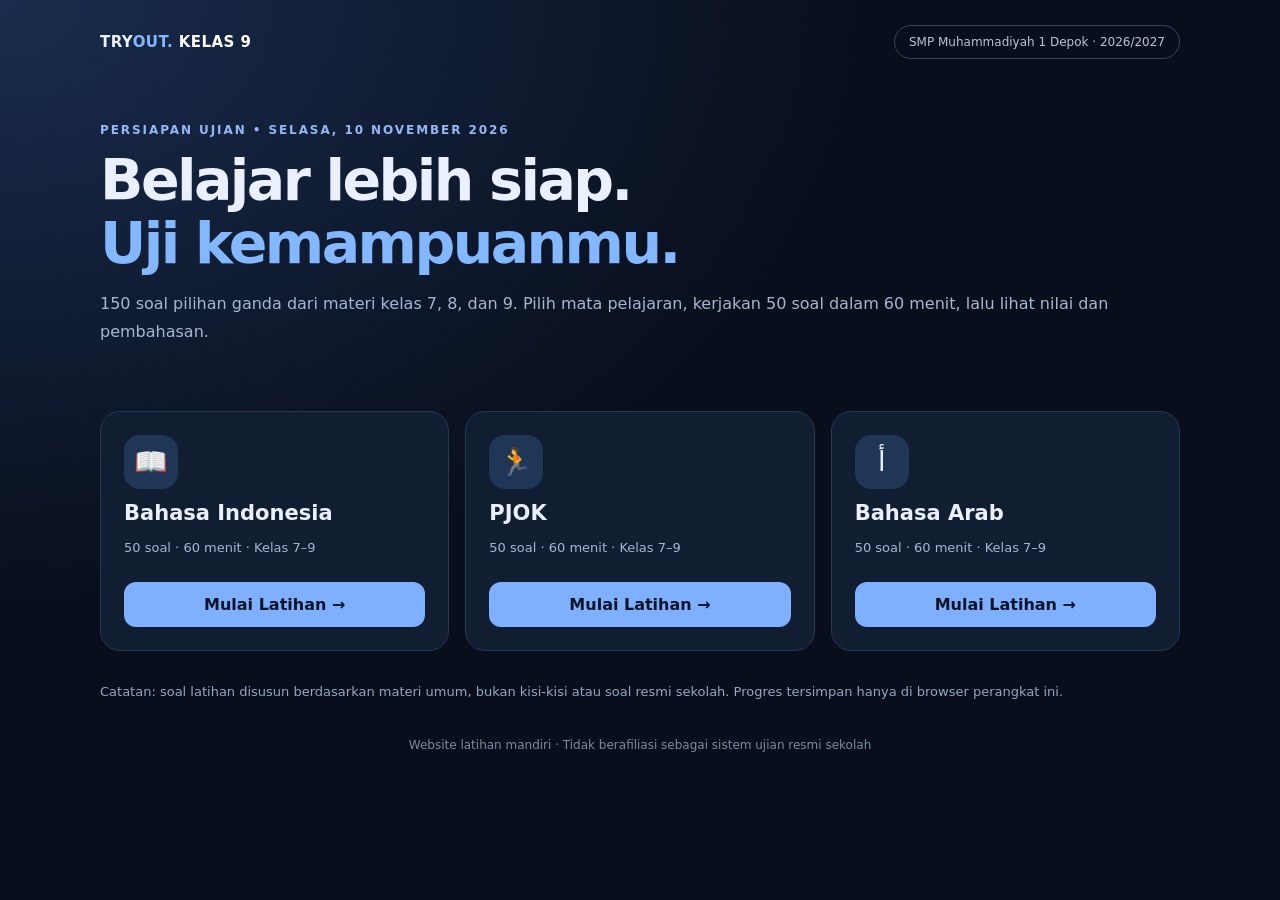
==== tryout-kelas9/selasa.html @ c9e54901 "Add Tuesday Try Out practice with 150 questions across three subjects" ====
<!doctype html><html lang="id"><head><meta charset="UTF-8"><meta name="viewport" content="width=device-width,initial-scale=1"><meta name="theme-color" content="#0b1220"><title>Try Out 1 • Selasa • Kelas 9</title><style>
:root{font-family:Inter,ui-sans-serif,system-ui,-apple-system,Segoe UI,sans-serif;color:#eaf0ff;background:#080e1b}*{box-sizing:border-box}body{margin:0;min-height:100vh;background:radial-gradient(ellipse at top left,#192c4d 0,transparent 48%),#080e1b}button{font:inherit;cursor:pointer}button:disabled{opacity:.35;cursor:not-allowed}.shell{max-width:1120px;margin:auto;padding:25px 20px 70px}.top{display:flex;align-items:center;justify-content:space-between;gap:16px;margin-bottom:32px}.brand{font-size:15px;font-weight:800;letter-spacing:.03em}.brand span{color:#83b7ff}.tag{border:1px solid #33435d;border-radius:50px;padding:9px 14px;color:#b7c5dc;font-size:12px}.hero{padding:32px 0 20px}.eyebrow{color:#93b8f5;font-size:12px;font-weight:800;letter-spacing:.16em;text-transform:uppercase}h1{font-size:clamp(32px,5vw,57px);letter-spacing:-.045em;line-height:1.1;margin:12px 0}p{color:#a8b7d1;line-height:1.7}.cards{display:grid;grid-template-columns:repeat(3,1fr);gap:16px;margin:30px 0}.card,.panel{border:1px solid #283852;background:#111d31;border-radius:20px;padding:23px}.card{display:flex;flex-direction:column;gap:12px;min-height:240px}.card .symbol{font-size:27px;background:#203656;width:54px;height:54px;display:grid;place-items:center;border-radius:16px}.card h2{font-size:21px;margin:0}.card p{font-size:13px;margin:0;flex:1}.btn{background:#7eb0ff;color:#071326;border:0;border-radius:12px;padding:13px 18px;font-weight:800}.btn:hover{filter:brightness(1.1)}.btn.ghost{background:#1c2a42;color:#e8f0ff;border:1px solid #354661}.btn.danger{background:#432537;color:#ffb8ca}.muted{color:#95a7c4;font-size:13px}.hidden{display:none!important}.exam-head{display:flex;justify-content:space-between;align-items:center;gap:15px;flex-wrap:wrap;margin-bottom:20px}.timer{background:#1d314f;border:1px solid #39547a;border-radius:12px;padding:11px 15px;font-weight:800;font-variant-numeric:tabular-nums}.exam-grid{display:grid;grid-template-columns:minmax(0,1fr) 290px;gap:20px}.question-title{font-size:23px;line-height:1.5;margin:14px 0 26px}.option{width:100%;display:flex;align-items:center;text-align:left;gap:13px;background:#15243b;border:1px solid #34445e;color:#e7eeff;border-radius:13px;padding:14px;margin:11px 0;min-height:57px}.option:hover{border-color:#719ef1}.option.selected{border-color:#84b3ff;background:#203d64}.letter{display:grid;place-items:center;border:1px solid #566c8a;border-radius:9px;width:32px;height:32px;flex:none;font-weight:800}.actions{display:flex;gap:10px;justify-content:space-between;flex-wrap:wrap;margin-top:28px}.nums{display:grid;grid-template-columns:repeat(5,1fr);gap:8px;margin:17px 0}.num{height:40px;border:1px solid #34445e;border-radius:10px;color:#dbe8ff;background:#18273f}.num.active{outline:2px solid #9ac1ff}.num.done{background:#2c5484;border-color:#477bb8}.progress{height:8px;background:#2c3a50;border-radius:99px;overflow:hidden}.progress div{height:100%;background:#7eb0ff;transition:width .2s}.score{font-size:70px;font-weight:900;letter-spacing:-.07em;color:#9dc4ff;margin:12px 0}.review{border-top:1px solid #30415b;padding:19px 0}.review strong{line-height:1.5}.review p{margin:6px 0;font-size:14px}.good{color:#7fe0ad}.bad{color:#ff9eab}.footer{margin-top:35px;color:#7d8ba3;font-size:12px;text-align:center}@media(max-width:800px){.cards{grid-template-columns:1fr}.card{min-height:unset}.exam-grid{grid-template-columns:1fr}.shell{padding:18px 14px 50px}.panel{padding:18px}.question-title{font-size:20px}.tag{display:none}} </style></head><body><main class="shell"><header class="top"><div class="brand">TRY<span>OUT.</span> <span style="color:#fff">KELAS 9</span></div><div class="tag">SMP Muhammadiyah 1 Depok · 2026/2027</div></header>
<section id="home"><div class="hero"><div class="eyebrow">Persiapan ujian • Selasa, 10 November 2026</div><h1>Belajar lebih siap.<br><span style="color:#83b7ff">Uji kemampuanmu.</span></h1><p>150 soal pilihan ganda dari materi kelas 7, 8, dan 9. Pilih mata pelajaran, kerjakan 50 soal dalam 60 menit, lalu lihat nilai dan pembahasan.</p></div><div class="cards" id="cards"></div><p class="muted">Catatan: soal latihan disusun berdasarkan materi umum, bukan kisi-kisi atau soal resmi sekolah. Progres tersimpan hanya di browser perangkat ini.</p></section>
<section id="exam" class="hidden"><div class="exam-head"><div><div class="eyebrow" id="subject-label"></div><h2 style="margin:7px 0">Simulasi Try Out</h2></div><div class="timer" id="timer">60:00</div></div><div class="exam-grid"><div class="panel"><div class="muted" id="question-counter"></div><div class="question-title" id="question"></div><div id="options"></div><div class="actions"><button class="btn ghost" id="prev">← Sebelumnya</button><button class="btn ghost" id="next">Berikutnya →</button></div></div><aside class="panel"><strong>Nomor Soal</strong><p class="muted" id="answered"></p><div class="progress"><div id="bar" style="width:0%"></div></div><div class="nums" id="numbers"></div><button class="btn" id="submit" style="width:100%">Selesaikan Ujian</button><button class="btn ghost" id="back" style="width:100%;margin-top:10px">Kembali ke Beranda</button></aside></div></section>
<section id="result" class="hidden"><div class="panel"><div class="eyebrow">Hasil latihan</div><h1 id="result-title" style="font-size:35px"></h1><div class="score" id="score"></div><p id="summary"></p><div class="actions" style="justify-content:flex-start"><button class="btn" id="retry">Ulangi Latihan</button><button class="btn ghost" id="home-btn">Pilih Mata Pelajaran</button></div></div><div class="panel" style="margin-top:20px"><h2>Pembahasan dan kunci jawaban</h2><div id="reviews"></div></div></section><div class="footer">Website latihan mandiri · Tidak berafiliasi sebagai sistem ujian resmi sekolah</div></main><script>
const BANK={"indo":"Gagasan utama paragraf disebut?|Ide pokok|Kalimat penjelas|Judul|Amanat\nKalimat yang memuat gagasan utama disebut?|Kalimat utama|Kalimat tanya|Kalimat seru|Kalimat perintah\nTeks deskripsi bertujuan untuk?|Menggambarkan objek secara rinci|Membujuk pembaca|Menceritakan khayalan|Menyampaikan prosedur\nCiri teks prosedur adalah?|Memuat langkah-langkah|Memuat tokoh fiksi|Memuat dialog drama|Memuat bait puisi\nStruktur teks prosedur biasanya?|Tujuan alat bahan langkah|Orientasi komplikasi resolusi|Tesis argumentasi penegasan|Abstrak koda reorientasi\nTeks narasi mengutamakan?|Rangkaian peristiwa|Daftar bahan|Data statistik|Aturan permainan\nOrientasi dalam cerita berisi?|Pengenalan tokoh dan latar|Penyelesaian konflik|Pesan penulis|Kesimpulan laporan\nKomplikasi dalam cerita berarti?|Munculnya konflik|Pengenalan tempat|Penutup cerita|Daftar pustaka\nResolusi dalam cerita adalah?|Penyelesaian konflik|Awal cerita|Pengenalan tokoh|Judul cerita\nAmanat adalah?|Pesan moral cerita|Nama tokoh|Waktu kejadian|Jenis paragraf\nTokoh protagonis umumnya?|Tokoh utama yang berperan baik|Tokoh penentang|Narator|Pembaca\nLatar tempat menjelaskan?|Lokasi peristiwa|Urutan waktu|Watak tokoh|Sudut pandang\nSudut pandang orang pertama ditandai?|Aku atau saya|Dia atau ia|Mereka|Nama penulis saja\nPuisi tersusun atas?|Larik dan bait|Bab dan pasal|Adegan dan dialog|Judul dan tabel\nMajas personifikasi adalah?|Benda mati seolah bertindak seperti manusia|Perbandingan langsung|Sindiran tajam|Pengulangan bunyi\nMajas hiperbola adalah?|Ungkapan berlebihan|Perbandingan setara|Pertentangan halus|Penghilangan kata\nKata baku yang benar adalah?|Aktivitas|Aktifitas|Aktipitas|Aktivietas\nKata baku yang benar adalah?|Risiko|Resiko|Riziko|Riskio\nKata baku yang benar adalah?|Nasihat|Nasehat|Nasyhat|Nasehatt\nPenulisan kata depan yang tepat?|Di rumah|Dirumah|Di-rumah|D irumah\nPenulisan imbuhan yang tepat?|Dibaca|Di baca|Di-baca|Dib aca\nTanda baca untuk mengakhiri pertanyaan?|Tanda tanya|Tanda titik|Tanda koma|Tanda titik dua\nKalimat efektif memiliki ciri?|Jelas dan tidak bertele-tele|Berulang-ulang|Ambigu|Selalu panjang\nSinonim kata cermat adalah?|Teliti|Ceroboh|Lalai|Bingung\nAntonim kata optimis adalah?|Pesimis|Yakin|Semangat|Percaya\nTeks eksplanasi menjelaskan?|Proses terjadinya fenomena|Langkah membuat makanan|Riwayat tokoh|Dialog tokoh\nHubungan sebab akibat ditandai kata?|Karena|Tetapi|Atau|Dan\nKonjungsi pertentangan adalah?|Namun|Kemudian|Sehingga|Karena\nKonjungsi kronologis adalah?|Kemudian|Tetapi|Walaupun|Meskipun\nTeks berita menjawab unsur?|Apa siapa kapan di mana mengapa bagaimana|Tema rima irama|Tokoh latar amanat|Tujuan bahan langkah\nUnsur kapan dalam berita menjelaskan?|Waktu kejadian|Lokasi kejadian|Penyebab|Pelaku\nFakta adalah pernyataan yang?|Dapat dibuktikan|Berdasarkan selera|Berisi dugaan|Selalu berupa pujian\nOpini adalah?|Pendapat seseorang|Data teruji|Tanggal kejadian|Hasil pengukuran\nTeks persuasi bertujuan?|Mengajak atau meyakinkan|Mengurutkan langkah|Melukiskan tempat|Menghitung data\nKalimat ajakan yang tepat?|Mari menjaga kebersihan sekolah|Sekolah itu bersih|Siapa membersihkan kelas?|Pintu kelas berwarna biru\nSlogan biasanya bersifat?|Singkat dan mudah diingat|Panjang dan rumit|Selalu berupa dialog|Tanpa pesan\nIklan bertujuan untuk?|Mempromosikan sesuatu|Menceritakan dongeng|Menyusun laporan|Menulis puisi\nTeks ulasan berisi?|Penilaian terhadap karya|Langkah memasak|Catatan perjalanan saja|Teks wawancara\nKelebihan karya dalam ulasan adalah?|Aspek positif karya|Kesalahan ejaan saja|Daftar isi|Identitas penerbit saja\nTeks diskusi memuat?|Berbagai sudut pandang|Satu tokoh fiksi|Langkah eksperimen|Daftar belanja\nArgumen pro berarti?|Mendukung suatu pendapat|Menolak pendapat|Tidak relevan|Kesimpulan netral\nArgumen kontra berarti?|Menentang suatu pendapat|Mendukung pendapat|Judul diskusi|Sumber pustaka\nTeks tanggapan memuat?|Penilaian disertai alasan|Daftar langkah|Dialog drama saja|Cerita fantasi\nTeks rekon menceritakan?|Peristiwa masa lalu secara runtut|Prediksi cuaca|Aturan lomba|Definisi istilah\nStruktur teks rekon mencakup?|Orientasi peristiwa reorientasi|Tesis argumen penegasan|Tujuan alat langkah|Judul bait larik\nSurat resmi menggunakan bahasa?|Baku dan sopan|Gaul dan bebas|Puitis berlebihan|Singkatan acak\nBagian surat resmi yang menunjukkan tujuan penerima?|Alamat tujuan|Lampiran gambar|Tanda baca|Judul buku\nDaftar pustaka mencantumkan?|Sumber rujukan|Daftar hadir|Daftar nilai|Jadwal piket\nRingkasan yang baik?|Memuat inti teks secara singkat|Menyalin seluruh teks|Mengubah semua fakta|Menambahkan opini pribadi\nKesimpulan adalah?|Intisari hasil pembahasan|Kalimat pembuka saja|Daftar pertanyaan|Nama penulis","pjok":"Jumlah pemain sepak bola satu tim di lapangan?|11|5|6|7\nTujuan permainan sepak bola?|Mencetak gol ke gawang lawan|Memukul bola|Menyentuh net|Memasukkan bola ke ring\nBagian tubuh yang tidak boleh digunakan pemain lapangan sepak bola?|Tangan|Kaki|Kepala|Dada\nDurasi normal pertandingan sepak bola?|2 kali 45 menit|2 kali 20 menit|4 kali 10 menit|3 kali 15 menit\nTeknik mengoper bola sepak bola disebut?|Passing|Shooting|Blocking|Smash\nTeknik menggiring bola disebut?|Dribbling|Heading|Blocking|Serving\nJumlah pemain bola basket satu tim di lapangan?|5|6|7|11\nTujuan permainan bola basket?|Memasukkan bola ke ring lawan|Mencetak gol kaki|Memukul shuttlecock|Menyentuh garis akhir\nOperan dari depan dada dalam basket disebut?|Chest pass|Bounce pass|Overhead pass|Shooting\nPantulan bola sambil bergerak dalam basket disebut?|Dribbling|Pivot|Rebound|Lay up\nGerakan berputar dengan satu kaki tumpuan disebut?|Pivot|Sprint|Smash|Servis\nTembakan dekat ring sambil melangkah disebut?|Lay up|Chest pass|Blocking|Heading\nJumlah pemain bola voli satu tim di lapangan?|6|5|7|11\nPukulan awal permainan voli disebut?|Servis|Smash|Passing|Block\nPassing bawah voli menggunakan?|Kedua lengan bawah|Kepala|Telapak kaki|Punggung\nPukulan keras menukik dalam voli disebut?|Smash|Servis bawah|Passing|Set up\nMembendung serangan lawan di dekat net disebut?|Blocking|Dribbling|Pivot|Shooting\nAlat pukul bulu tangkis disebut?|Raket|Bet|Tongkat|Pemukul bisbol\nBenda yang dipukul dalam bulu tangkis disebut?|Kok|Bola basket|Bola tenis|Bola voli\nPukulan bulu tangkis yang melambung tinggi disebut?|Lob|Netting|Dropshot|Drive\nPukulan halus dekat net disebut?|Netting|Smash|Lob|Servis panjang\nJumlah pemain tenis meja tunggal tiap sisi?|1|2|3|4\nAlat pemukul tenis meja disebut?|Bet|Raket bulu tangkis|Tongkat|Stik\nLari jarak pendek disebut?|Sprint|Maraton|Jogging|Jalan cepat\nStart yang umum untuk lari sprint?|Start jongkok|Start berdiri|Start melayang|Start duduk\nNomor lari jarak pendek adalah?|100 meter|1500 meter|5000 meter|10000 meter\nTujuan pemanasan sebelum olahraga?|Mempersiapkan tubuh untuk aktivitas|Membuat tubuh langsung lelah|Menghindari minum|Menggantikan latihan\nPendinginan setelah olahraga bertujuan?|Membantu tubuh kembali bertahap ke kondisi istirahat|Meningkatkan kecepatan mendadak|Menghapus kebutuhan tidur|Mempercepat dehidrasi\nKemampuan jantung dan paru bekerja lama disebut?|Daya tahan kardiorespirasi|Kelincahan|Keseimbangan|Kecepatan reaksi\nKemampuan mengubah arah dengan cepat disebut?|Kelincahan|Kelentukan|Daya tahan|Kekuatan statis\nKemampuan otot menghasilkan tenaga disebut?|Kekuatan|Koordinasi|Kelentukan|Keseimbangan\nKemampuan sendi bergerak luas disebut?|Kelentukan|Kecepatan|Kekuatan|Daya tahan\nPush up terutama melatih?|Kekuatan otot lengan dan dada|Kelentukan pergelangan kaki|Kecepatan lari|Keseimbangan telinga\nSit up terutama melatih?|Otot perut|Otot betis|Otot leher|Otot jari\nGerakan berguling ke depan dalam senam disebut?|Roll depan|Kayang|Handstand|Meroda\nSikap berdiri dengan kedua tangan disebut?|Handstand|Headstand|Kayang|Roll depan\nSenam irama dilakukan mengikuti?|Irama musik atau hitungan|Arah angin|Warna lantai|Ukuran ruangan\nGaya renang dengan gerak kaki seperti katak?|Gaya dada|Gaya bebas|Gaya punggung|Gaya kupu-kupu\nGaya renang dengan posisi telentang?|Gaya punggung|Gaya dada|Gaya bebas|Gaya kupu-kupu\nHal utama sebelum berenang di tempat baru?|Memastikan keamanan dan pengawasan|Langsung melompat|Berenang sendirian|Mengabaikan aturan\nPola makan bergizi seimbang berarti?|Beragam makanan sesuai kebutuhan|Hanya makan satu jenis|Menghindari air putih|Melewatkan semua sarapan\nFungsi utama air bagi tubuh?|Menjaga keseimbangan cairan|Menggantikan semua zat gizi|Menghapus kebutuhan istirahat|Menambah tulang seketika\nKebiasaan hidup bersih yang baik?|Mencuci tangan dengan sabun|Berbagi handuk kotor|Membuang sampah sembarang|Tidak mandi setelah berkeringat\nIstirahat cukup penting untuk?|Pemulihan dan kesehatan tubuh|Mengurangi konsentrasi|Menghilangkan kebutuhan makan|Mencegah semua gerakan\nSikap sportivitas berarti?|Jujur dan menghormati aturan|Curang agar menang|Mengejek lawan|Menolak keputusan tanpa alasan\nPertolongan awal cedera olahraga ringan adalah?|Hentikan aktivitas dan minta bantuan bila perlu|Memaksa lanjut bermain|Mengabaikan rasa sakit|Melakukan gerakan berat\nPencak silat berasal dari?|Budaya bela diri Nusantara|Olahraga musim dingin|Permainan papan|Cabang olahraga air\nSikap pasang dalam pencak silat berguna untuk?|Bersiap menyerang atau bertahan|Mengakhiri pertandingan|Melakukan servis|Menggiring bola\nTeknik menghindari serangan dalam pencak silat disebut?|Elakan|Smash|Dribbling|Shooting\nAktivitas fisik teratur membantu?|Menjaga kebugaran dan kesehatan|Menghilangkan kebutuhan tidur|Membuat tubuh tidak perlu minum|Menjamin tak pernah sakit","arab":"Arti kata كِتَابٌ adalah?|Buku|Meja|Pintu|Kursi\nArti kata قَلَمٌ adalah?|Pena|Buku|Tas|Rumah\nArti kata مَدْرَسَةٌ adalah?|Sekolah|Masjid|Pasar|Rumah\nArti kata بَيْتٌ adalah?|Rumah|Kelas|Kebun|Jalan\nArti kata مَسْجِدٌ adalah?|Masjid|Sekolah|Toko|Kamar\nArti kata بَابٌ adalah?|Pintu|Jendela|Meja|Atap\nArti kata نَافِذَةٌ adalah?|Jendela|Pintu|Kursi|Lantai\nArti kata كُرْسِيٌّ adalah?|Kursi|Meja|Buku|Tas\nArti kata مَكْتَبٌ adalah?|Meja tulis|Jendela|Pintu|Sepatu\nArti kata حَقِيبَةٌ adalah?|Tas|Pena|Buku|Kursi\nArti kata طَالِبٌ adalah?|Siswa laki-laki|Guru perempuan|Dokter|Petani\nArti kata طَالِبَةٌ adalah?|Siswi|Siswa laki-laki|Ayah|Saudara laki-laki\nArti kata مُعَلِّمٌ adalah?|Guru laki-laki|Murid perempuan|Pedagang|Perawat\nArti kata مُعَلِّمَةٌ adalah?|Guru perempuan|Guru laki-laki|Murid laki-laki|Dokter laki-laki\nArti kata أَبٌ adalah?|Ayah|Ibu|Anak|Kakek\nArti kata أُمٌّ adalah?|Ibu|Ayah|Saudara|Paman\nArti kata أَخٌ adalah?|Saudara laki-laki|Saudara perempuan|Ayah|Ibu\nArti kata أُخْتٌ adalah?|Saudara perempuan|Saudara laki-laki|Kakek|Paman\nArti kata مَاءٌ adalah?|Air|Susu|Roti|Nasi\nArti kata خُبْزٌ adalah?|Roti|Air|Susu|Buah\nArti kata حَلِيبٌ adalah?|Susu|Air|Teh|Nasi\nArti kata تُفَّاحٌ adalah?|Apel|Pisang|Jeruk|Kurma\nArti kata مَوْزٌ adalah?|Pisang|Apel|Jeruk|Anggur\nArti kata سَيَّارَةٌ adalah?|Mobil|Sepeda|Pesawat|Kereta\nArti kata دَرَّاجَةٌ adalah?|Sepeda|Mobil|Kapal|Bus\nArti kata شَمْسٌ adalah?|Matahari|Bulan|Bintang|Langit\nArti kata قَمَرٌ adalah?|Bulan|Matahari|Bintang|Awan\nArti kata يَوْمٌ adalah?|Hari|Bulan|Tahun|Jam\nArti kata سَنَةٌ adalah?|Tahun|Hari|Pekan|Jam\nArti kata صَبَاحٌ adalah?|Pagi|Malam|Siang|Sore\nArti kata لَيْلٌ adalah?|Malam|Pagi|Siang|Sore\nArti kata كَبِيرٌ adalah?|Besar|Kecil|Baru|Panjang\nArti kata صَغِيرٌ adalah?|Kecil|Besar|Tinggi|Lama\nArti kata جَدِيدٌ adalah?|Baru|Lama|Dekat|Jauh\nArti kata قَدِيمٌ adalah?|Lama|Baru|Cepat|Indah\nArti kata جَمِيلٌ adalah?|Indah|Buruk|Jauh|Lapar\nArti kata قَرِيبٌ adalah?|Dekat|Jauh|Tinggi|Kecil\nArti kata بَعِيدٌ adalah?|Jauh|Dekat|Baru|Besar\nArti kata أَنَا adalah?|Saya|Kamu|Dia|Kami\nArti kata أَنْتَ adalah?|Kamu laki-laki|Saya|Dia perempuan|Mereka\nArti kata أَنْتِ adalah?|Kamu perempuan|Saya|Dia laki-laki|Kami\nArti kata هُوَ adalah?|Dia laki-laki|Dia perempuan|Saya|Kalian\nArti kata هِيَ adalah?|Dia perempuan|Dia laki-laki|Kami|Kamu laki-laki\nArti kata نَحْنُ adalah?|Kami atau kita|Saya|Dia|Kamu\nArti kata هَذَا adalah?|Ini untuk mudzakkar|Itu untuk mudzakkar|Ini untuk muannats|Di mana\nArti kata هَذِهِ adalah?|Ini untuk muannats|Ini untuk mudzakkar|Itu untuk mudzakkar|Siapa\nArti kata ذَلِكَ adalah?|Itu untuk mudzakkar|Ini untuk mudzakkar|Ini untuk muannats|Kapan\nArti kata مَنْ adalah?|Siapa|Di mana|Kapan|Mengapa\nArti kata أَيْنَ adalah?|Di mana|Siapa|Kapan|Berapa\nArti kata مَتَى adalah?|Kapan|Di mana|Siapa|Apa"};
const SUBJECTS={"indo":"Bahasa Indonesia","pjok":"PJOK","arab":"Bahasa Arab"};
const QUESTIONS=Object.fromEntries(Object.entries(BANK).map(([key,raw])=>[key,raw.split('\n').filter(Boolean).map((line,i)=>{const [q,correct,...wrong]=line.split('|');return {id:i+1,q,correct,options:[correct,...wrong],explanation:'Jawaban yang benar adalah '+correct+'.'}})]));
</script><script>
const $=id=>document.getElementById(id);let subject=null,items=[],answers=[],pos=0,endsAt=0,tick=null;const icons={indo:'📖',pjok:'🏃',arab:'أ'};function shuffle(a){a=[...a];for(let i=a.length-1;i>0;i--){let j=Math.floor(Math.random()*(i+1));[a[i],a[j]]=[a[j],a[i]]}return a}function show(id){['home','exam','result'].forEach(x=>$(x).classList.toggle('hidden',x!==id));scrollTo(0,0)}function key(){return 'tryout9_'+subject}function save(){localStorage.setItem(key(),JSON.stringify({items,answers,pos,endsAt}))}function buildCards(){for(let [k,name] of Object.entries(SUBJECTS)){let saved=localStorage.getItem('tryout9_'+k);let c=document.createElement('div');c.className='card';c.innerHTML=`<div class="symbol">${icons[k]}</div><h2>${name}</h2><p>50 soal · 60 menit · Kelas 7–9</p><button class="btn">${saved?'Mulai / Lanjutkan':'Mulai Latihan'} →</button>`;c.querySelector('button').onclick=()=>start(k);$('cards').append(c)}}function start(k,reset=false){subject=k;let saved=null;try{saved=JSON.parse(localStorage.getItem(key()))}catch{}if(saved&&!reset){items=saved.items;answers=saved.answers;pos=saved.pos;endsAt=saved.endsAt;if(Date.now()>=endsAt){finish(true);return}}else{items=shuffle(QUESTIONS[k]).map(q=>({...q,options:shuffle(q.options)}));answers=Array(50).fill(null);pos=0;endsAt=Date.now()+60*60*1000;save()}$('subject-label').textContent=SUBJECTS[k];show('exam');render();clearInterval(tick);tick=setInterval(updateTimer,1000);updateTimer()}function updateTimer(){let left=Math.max(0,Math.ceil((endsAt-Date.now())/1000));$('timer').textContent=`${String(Math.floor(left/60)).padStart(2,'0')}:${String(left%60).padStart(2,'0')}`;if(!left)finish(true)}function render(){let q=items[pos];$('question-counter').textContent=`Soal ${pos+1} dari 50`;$('question').textContent=q.q;$('options').replaceChildren();q.options.forEach((opt,i)=>{let b=document.createElement('button');b.className='option'+(answers[pos]===opt?' selected':'');let l=document.createElement('span');l.className='letter';l.textContent='ABCD'[i];let t=document.createElement('span');t.textContent=opt;b.append(l,t);b.onclick=()=>{answers[pos]=opt;save();render()};$('options').append(b)});$('prev').disabled=pos===0;$('next').disabled=pos===49;$('numbers').replaceChildren();items.forEach((_,i)=>{let b=document.createElement('button');b.className='num'+(i===pos?' active':'')+(answers[i]!==null?' done':'');b.textContent=i+1;b.onclick=()=>{pos=i;save();render()};$('numbers').append(b)});let n=answers.filter(x=>x!==null).length;$('answered').textContent=`${n} dari 50 soal terjawab`;$('bar').style.width=(n*2)+'%'}function finish(force=false){if(!subject||!items.length)return;let n=answers.filter(x=>x!==null).length;if(!force&&!confirm(`Kamu baru menjawab ${n} dari 50 soal. Yakin ingin mengumpulkan jawaban?`))return;clearInterval(tick);localStorage.removeItem(key());let correct=items.filter((q,i)=>answers[i]===q.correct).length;$('result-title').textContent=SUBJECTS[subject];$('score').textContent=correct*2+'/100';$('summary').textContent=`${correct} benar · ${50-correct} salah / kosong · ${n} soal terjawab`;$('reviews').replaceChildren();items.forEach((q,i)=>{let d=document.createElement('div');d.className='review';let h=document.createElement('strong');h.textContent=`${i+1}. ${q.q}`;let a=document.createElement('p');a.className=answers[i]===q.correct?'good':'bad';a.textContent=`Jawabanmu: ${answers[i]??'Tidak dijawab'}`;let b=document.createElement('p');b.textContent=`Kunci: ${q.correct}`;let e=document.createElement('p');e.className='muted';e.textContent=q.explanation;d.append(h,a,b,e);$('reviews').append(d)});show('result')}function leave(){if(confirm('Kembali ke beranda? Progres ujian akan tersimpan.')){clearInterval(tick);show('home')}}$('prev').onclick=()=>{pos--;save();render()};$('next').onclick=()=>{pos++;save();render()};$('submit').onclick=()=>finish();$('back').onclick=leave;$('retry').onclick=()=>start(subject,true);$('home-btn').onclick=()=>show('home');buildCards();
</script></body></html>
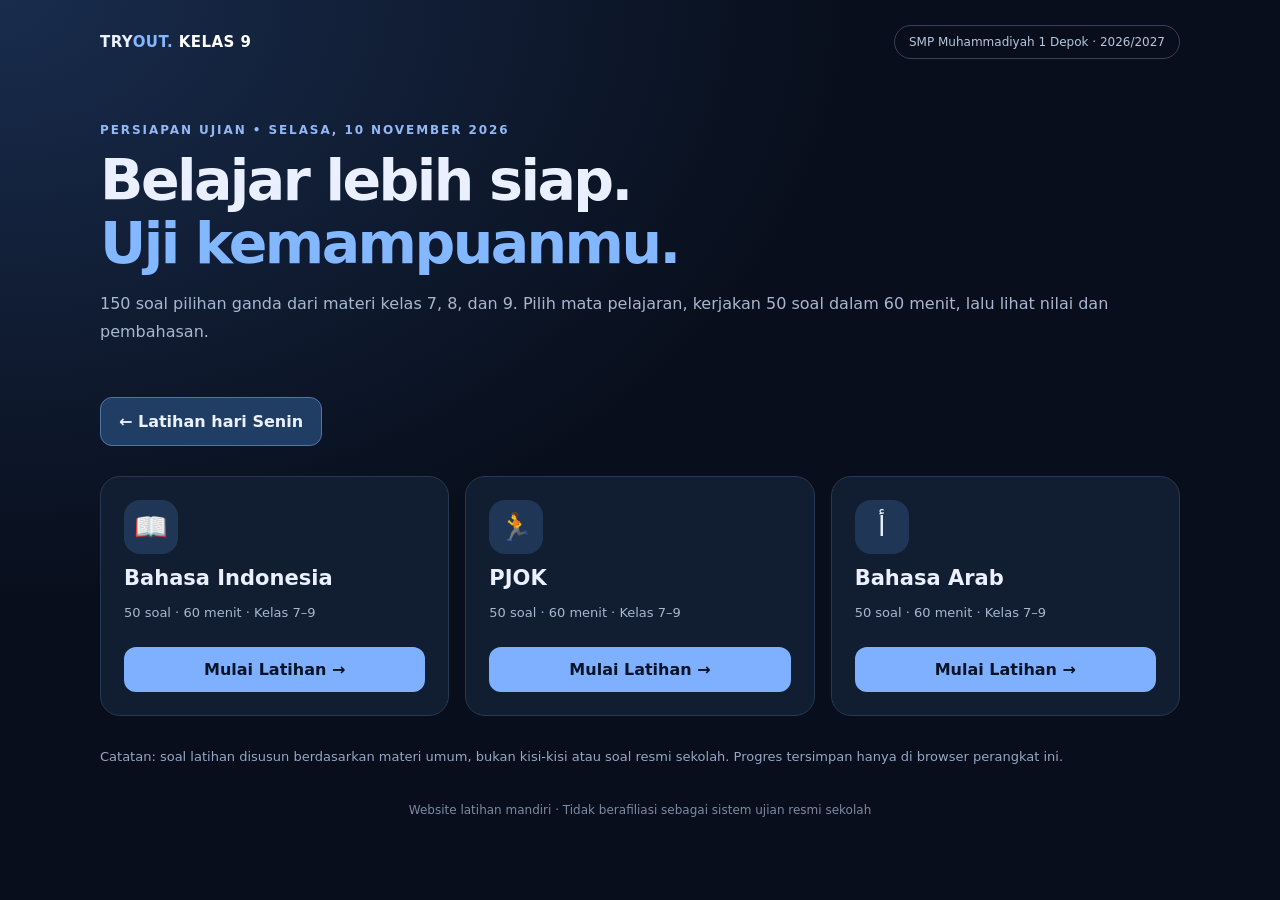
==== commit 6d725377: "Add navigation between Monday and Tuesday practice" ====
--- a/tryout-kelas9/selasa.html
+++ b/tryout-kelas9/selasa.html
@@ -1,6 +1,6 @@
 <!doctype html><html lang="id"><head><meta charset="UTF-8"><meta name="viewport" content="width=device-width,initial-scale=1"><meta name="theme-color" content="#0b1220"><title>Try Out 1 • Selasa • Kelas 9</title><style>
 :root{font-family:Inter,ui-sans-serif,system-ui,-apple-system,Segoe UI,sans-serif;color:#eaf0ff;background:#080e1b}*{box-sizing:border-box}body{margin:0;min-height:100vh;background:radial-gradient(ellipse at top left,#192c4d 0,transparent 48%),#080e1b}button{font:inherit;cursor:pointer}button:disabled{opacity:.35;cursor:not-allowed}.shell{max-width:1120px;margin:auto;padding:25px 20px 70px}.top{display:flex;align-items:center;justify-content:space-between;gap:16px;margin-bottom:32px}.brand{font-size:15px;font-weight:800;letter-spacing:.03em}.brand span{color:#83b7ff}.tag{border:1px solid #33435d;border-radius:50px;padding:9px 14px;color:#b7c5dc;font-size:12px}.hero{padding:32px 0 20px}.eyebrow{color:#93b8f5;font-size:12px;font-weight:800;letter-spacing:.16em;text-transform:uppercase}h1{font-size:clamp(32px,5vw,57px);letter-spacing:-.045em;line-height:1.1;margin:12px 0}p{color:#a8b7d1;line-height:1.7}.cards{display:grid;grid-template-columns:repeat(3,1fr);gap:16px;margin:30px 0}.card,.panel{border:1px solid #283852;background:#111d31;border-radius:20px;padding:23px}.card{display:flex;flex-direction:column;gap:12px;min-height:240px}.card .symbol{font-size:27px;background:#203656;width:54px;height:54px;display:grid;place-items:center;border-radius:16px}.card h2{font-size:21px;margin:0}.card p{font-size:13px;margin:0;flex:1}.btn{background:#7eb0ff;color:#071326;border:0;border-radius:12px;padding:13px 18px;font-weight:800}.btn:hover{filter:brightness(1.1)}.btn.ghost{background:#1c2a42;color:#e8f0ff;border:1px solid #354661}.btn.danger{background:#432537;color:#ffb8ca}.muted{color:#95a7c4;font-size:13px}.hidden{display:none!important}.exam-head{display:flex;justify-content:space-between;align-items:center;gap:15px;flex-wrap:wrap;margin-bottom:20px}.timer{background:#1d314f;border:1px solid #39547a;border-radius:12px;padding:11px 15px;font-weight:800;font-variant-numeric:tabular-nums}.exam-grid{display:grid;grid-template-columns:minmax(0,1fr) 290px;gap:20px}.question-title{font-size:23px;line-height:1.5;margin:14px 0 26px}.option{width:100%;display:flex;align-items:center;text-align:left;gap:13px;background:#15243b;border:1px solid #34445e;color:#e7eeff;border-radius:13px;padding:14px;margin:11px 0;min-height:57px}.option:hover{border-color:#719ef1}.option.selected{border-color:#84b3ff;background:#203d64}.letter{display:grid;place-items:center;border:1px solid #566c8a;border-radius:9px;width:32px;height:32px;flex:none;font-weight:800}.actions{display:flex;gap:10px;justify-content:space-between;flex-wrap:wrap;margin-top:28px}.nums{display:grid;grid-template-columns:repeat(5,1fr);gap:8px;margin:17px 0}.num{height:40px;border:1px solid #34445e;border-radius:10px;color:#dbe8ff;background:#18273f}.num.active{outline:2px solid #9ac1ff}.num.done{background:#2c5484;border-color:#477bb8}.progress{height:8px;background:#2c3a50;border-radius:99px;overflow:hidden}.progress div{height:100%;background:#7eb0ff;transition:width .2s}.score{font-size:70px;font-weight:900;letter-spacing:-.07em;color:#9dc4ff;margin:12px 0}.review{border-top:1px solid #30415b;padding:19px 0}.review strong{line-height:1.5}.review p{margin:6px 0;font-size:14px}.good{color:#7fe0ad}.bad{color:#ff9eab}.footer{margin-top:35px;color:#7d8ba3;font-size:12px;text-align:center}@media(max-width:800px){.cards{grid-template-columns:1fr}.card{min-height:unset}.exam-grid{grid-template-columns:1fr}.shell{padding:18px 14px 50px}.panel{padding:18px}.question-title{font-size:20px}.tag{display:none}} </style></head><body><main class="shell"><header class="top"><div class="brand">TRY<span>OUT.</span> <span style="color:#fff">KELAS 9</span></div><div class="tag">SMP Muhammadiyah 1 Depok · 2026/2027</div></header>
-<section id="home"><div class="hero"><div class="eyebrow">Persiapan ujian • Selasa, 10 November 2026</div><h1>Belajar lebih siap.<br><span style="color:#83b7ff">Uji kemampuanmu.</span></h1><p>150 soal pilihan ganda dari materi kelas 7, 8, dan 9. Pilih mata pelajaran, kerjakan 50 soal dalam 60 menit, lalu lihat nilai dan pembahasan.</p></div><div class="cards" id="cards"></div><p class="muted">Catatan: soal latihan disusun berdasarkan materi umum, bukan kisi-kisi atau soal resmi sekolah. Progres tersimpan hanya di browser perangkat ini.</p></section>
+<section id="home"><div class="hero"><div class="eyebrow">Persiapan ujian • Selasa, 10 November 2026</div><h1>Belajar lebih siap.<br><span style="color:#83b7ff">Uji kemampuanmu.</span></h1><p>150 soal pilihan ganda dari materi kelas 7, 8, dan 9. Pilih mata pelajaran, kerjakan 50 soal dalam 60 menit, lalu lihat nilai dan pembahasan.</p></div><div style="margin:16px 0"><a href="index.html" style="display:inline-block;padding:14px 18px;background:#203d64;color:#eaf0ff;text-decoration:none;border:1px solid #5275a5;border-radius:12px;font-weight:700">← Latihan hari Senin</a></div><div class="cards" id="cards"></div><p class="muted">Catatan: soal latihan disusun berdasarkan materi umum, bukan kisi-kisi atau soal resmi sekolah. Progres tersimpan hanya di browser perangkat ini.</p></section>
 <section id="exam" class="hidden"><div class="exam-head"><div><div class="eyebrow" id="subject-label"></div><h2 style="margin:7px 0">Simulasi Try Out</h2></div><div class="timer" id="timer">60:00</div></div><div class="exam-grid"><div class="panel"><div class="muted" id="question-counter"></div><div class="question-title" id="question"></div><div id="options"></div><div class="actions"><button class="btn ghost" id="prev">← Sebelumnya</button><button class="btn ghost" id="next">Berikutnya →</button></div></div><aside class="panel"><strong>Nomor Soal</strong><p class="muted" id="answered"></p><div class="progress"><div id="bar" style="width:0%"></div></div><div class="nums" id="numbers"></div><button class="btn" id="submit" style="width:100%">Selesaikan Ujian</button><button class="btn ghost" id="back" style="width:100%;margin-top:10px">Kembali ke Beranda</button></aside></div></section>
 <section id="result" class="hidden"><div class="panel"><div class="eyebrow">Hasil latihan</div><h1 id="result-title" style="font-size:35px"></h1><div class="score" id="score"></div><p id="summary"></p><div class="actions" style="justify-content:flex-start"><button class="btn" id="retry">Ulangi Latihan</button><button class="btn ghost" id="home-btn">Pilih Mata Pelajaran</button></div></div><div class="panel" style="margin-top:20px"><h2>Pembahasan dan kunci jawaban</h2><div id="reviews"></div></div></section><div class="footer">Website latihan mandiri · Tidak berafiliasi sebagai sistem ujian resmi sekolah</div></main><script>
 const BANK={"indo":"Gagasan utama paragraf disebut?|Ide pokok|Kalimat penjelas|Judul|Amanat\nKalimat yang memuat gagasan utama disebut?|Kalimat utama|Kalimat tanya|Kalimat seru|Kalimat perintah\nTeks deskripsi bertujuan untuk?|Menggambarkan objek secara rinci|Membujuk pembaca|Menceritakan khayalan|Menyampaikan prosedur\nCiri teks prosedur adalah?|Memuat langkah-langkah|Memuat tokoh fiksi|Memuat dialog drama|Memuat bait puisi\nStruktur teks prosedur biasanya?|Tujuan alat bahan langkah|Orientasi komplikasi resolusi|Tesis argumentasi penegasan|Abstrak koda reorientasi\nTeks narasi mengutamakan?|Rangkaian peristiwa|Daftar bahan|Data statistik|Aturan permainan\nOrientasi dalam cerita berisi?|Pengenalan tokoh dan latar|Penyelesaian konflik|Pesan penulis|Kesimpulan laporan\nKomplikasi dalam cerita berarti?|Munculnya konflik|Pengenalan tempat|Penutup cerita|Daftar pustaka\nResolusi dalam cerita adalah?|Penyelesaian konflik|Awal cerita|Pengenalan tokoh|Judul cerita\nAmanat adalah?|Pesan moral cerita|Nama tokoh|Waktu kejadian|Jenis paragraf\nTokoh protagonis umumnya?|Tokoh utama yang berperan baik|Tokoh penentang|Narator|Pembaca\nLatar tempat menjelaskan?|Lokasi peristiwa|Urutan waktu|Watak tokoh|Sudut pandang\nSudut pandang orang pertama ditandai?|Aku atau saya|Dia atau ia|Mereka|Nama penulis saja\nPuisi tersusun atas?|Larik dan bait|Bab dan pasal|Adegan dan dialog|Judul dan tabel\nMajas personifikasi adalah?|Benda mati seolah bertindak seperti manusia|Perbandingan langsung|Sindiran tajam|Pengulangan bunyi\nMajas hiperbola adalah?|Ungkapan berlebihan|Perbandingan setara|Pertentangan halus|Penghilangan kata\nKata baku yang benar adalah?|Aktivitas|Aktifitas|Aktipitas|Aktivietas\nKata baku yang benar adalah?|Risiko|Resiko|Riziko|Riskio\nKata baku yang benar adalah?|Nasihat|Nasehat|Nasyhat|Nasehatt\nPenulisan kata depan yang tepat?|Di rumah|Dirumah|Di-rumah|D irumah\nPenulisan imbuhan yang tepat?|Dibaca|Di baca|Di-baca|Dib aca\nTanda baca untuk mengakhiri pertanyaan?|Tanda tanya|Tanda titik|Tanda koma|Tanda titik dua\nKalimat efektif memiliki ciri?|Jelas dan tidak bertele-tele|Berulang-ulang|Ambigu|Selalu panjang\nSinonim kata cermat adalah?|Teliti|Ceroboh|Lalai|Bingung\nAntonim kata optimis adalah?|Pesimis|Yakin|Semangat|Percaya\nTeks eksplanasi menjelaskan?|Proses terjadinya fenomena|Langkah membuat makanan|Riwayat tokoh|Dialog tokoh\nHubungan sebab akibat ditandai kata?|Karena|Tetapi|Atau|Dan\nKonjungsi pertentangan adalah?|Namun|Kemudian|Sehingga|Karena\nKonjungsi kronologis adalah?|Kemudian|Tetapi|Walaupun|Meskipun\nTeks berita menjawab unsur?|Apa siapa kapan di mana mengapa bagaimana|Tema rima irama|Tokoh latar amanat|Tujuan bahan langkah\nUnsur kapan dalam berita menjelaskan?|Waktu kejadian|Lokasi kejadian|Penyebab|Pelaku\nFakta adalah pernyataan yang?|Dapat dibuktikan|Berdasarkan selera|Berisi dugaan|Selalu berupa pujian\nOpini adalah?|Pendapat seseorang|Data teruji|Tanggal kejadian|Hasil pengukuran\nTeks persuasi bertujuan?|Mengajak atau meyakinkan|Mengurutkan langkah|Melukiskan tempat|Menghitung data\nKalimat ajakan yang tepat?|Mari menjaga kebersihan sekolah|Sekolah itu bersih|Siapa membersihkan kelas?|Pintu kelas berwarna biru\nSlogan biasanya bersifat?|Singkat dan mudah diingat|Panjang dan rumit|Selalu berupa dialog|Tanpa pesan\nIklan bertujuan untuk?|Mempromosikan sesuatu|Menceritakan dongeng|Menyusun laporan|Menulis puisi\nTeks ulasan berisi?|Penilaian terhadap karya|Langkah memasak|Catatan perjalanan saja|Teks wawancara\nKelebihan karya dalam ulasan adalah?|Aspek positif karya|Kesalahan ejaan saja|Daftar isi|Identitas penerbit saja\nTeks diskusi memuat?|Berbagai sudut pandang|Satu tokoh fiksi|Langkah eksperimen|Daftar belanja\nArgumen pro berarti?|Mendukung suatu pendapat|Menolak pendapat|Tidak relevan|Kesimpulan netral\nArgumen kontra berarti?|Menentang suatu pendapat|Mendukung pendapat|Judul diskusi|Sumber pustaka\nTeks tanggapan memuat?|Penilaian disertai alasan|Daftar langkah|Dialog drama saja|Cerita fantasi\nTeks rekon menceritakan?|Peristiwa masa lalu secara runtut|Prediksi cuaca|Aturan lomba|Definisi istilah\nStruktur teks rekon mencakup?|Orientasi peristiwa reorientasi|Tesis argumen penegasan|Tujuan alat langkah|Judul bait larik\nSurat resmi menggunakan bahasa?|Baku dan sopan|Gaul dan bebas|Puitis berlebihan|Singkatan acak\nBagian surat resmi yang menunjukkan tujuan penerima?|Alamat tujuan|Lampiran gambar|Tanda baca|Judul buku\nDaftar pustaka mencantumkan?|Sumber rujukan|Daftar hadir|Daftar nilai|Jadwal piket\nRingkasan yang baik?|Memuat inti teks secara singkat|Menyalin seluruh teks|Mengubah semua fakta|Menambahkan opini pribadi\nKesimpulan adalah?|Intisari hasil pembahasan|Kalimat pembuka saja|Daftar pertanyaan|Nama penulis","pjok":"Jumlah pemain sepak bola satu tim di lapangan?|11|5|6|7\nTujuan permainan sepak bola?|Mencetak gol ke gawang lawan|Memukul bola|Menyentuh net|Memasukkan bola ke ring\nBagian tubuh yang tidak boleh digunakan pemain lapangan sepak bola?|Tangan|Kaki|Kepala|Dada\nDurasi normal pertandingan sepak bola?|2 kali 45 menit|2 kali 20 menit|4 kali 10 menit|3 kali 15 menit\nTeknik mengoper bola sepak bola disebut?|Passing|Shooting|Blocking|Smash\nTeknik menggiring bola disebut?|Dribbling|Heading|Blocking|Serving\nJumlah pemain bola basket satu tim di lapangan?|5|6|7|11\nTujuan permainan bola basket?|Memasukkan bola ke ring lawan|Mencetak gol kaki|Memukul shuttlecock|Menyentuh garis akhir\nOperan dari depan dada dalam basket disebut?|Chest pass|Bounce pass|Overhead pass|Shooting\nPantulan bola sambil bergerak dalam basket disebut?|Dribbling|Pivot|Rebound|Lay up\nGerakan berputar dengan satu kaki tumpuan disebut?|Pivot|Sprint|Smash|Servis\nTembakan dekat ring sambil melangkah disebut?|Lay up|Chest pass|Blocking|Heading\nJumlah pemain bola voli satu tim di lapangan?|6|5|7|11\nPukulan awal permainan voli disebut?|Servis|Smash|Passing|Block\nPassing bawah voli menggunakan?|Kedua lengan bawah|Kepala|Telapak kaki|Punggung\nPukulan keras menukik dalam voli disebut?|Smash|Servis bawah|Passing|Set up\nMembendung serangan lawan di dekat net disebut?|Blocking|Dribbling|Pivot|Shooting\nAlat pukul bulu tangkis disebut?|Raket|Bet|Tongkat|Pemukul bisbol\nBenda yang dipukul dalam bulu tangkis disebut?|Kok|Bola basket|Bola tenis|Bola voli\nPukulan bulu tangkis yang melambung tinggi disebut?|Lob|Netting|Dropshot|Drive\nPukulan halus dekat net disebut?|Netting|Smash|Lob|Servis panjang\nJumlah pemain tenis meja tunggal tiap sisi?|1|2|3|4\nAlat pemukul tenis meja disebut?|Bet|Raket bulu tangkis|Tongkat|Stik\nLari jarak pendek disebut?|Sprint|Maraton|Jogging|Jalan cepat\nStart yang umum untuk lari sprint?|Start jongkok|Start berdiri|Start melayang|Start duduk\nNomor lari jarak pendek adalah?|100 meter|1500 meter|5000 meter|10000 meter\nTujuan pemanasan sebelum olahraga?|Mempersiapkan tubuh untuk aktivitas|Membuat tubuh langsung lelah|Menghindari minum|Menggantikan latihan\nPendinginan setelah olahraga bertujuan?|Membantu tubuh kembali bertahap ke kondisi istirahat|Meningkatkan kecepatan mendadak|Menghapus kebutuhan tidur|Mempercepat dehidrasi\nKemampuan jantung dan paru bekerja lama disebut?|Daya tahan kardiorespirasi|Kelincahan|Keseimbangan|Kecepatan reaksi\nKemampuan mengubah arah dengan cepat disebut?|Kelincahan|Kelentukan|Daya tahan|Kekuatan statis\nKemampuan otot menghasilkan tenaga disebut?|Kekuatan|Koordinasi|Kelentukan|Keseimbangan\nKemampuan sendi bergerak luas disebut?|Kelentukan|Kecepatan|Kekuatan|Daya tahan\nPush up terutama melatih?|Kekuatan otot lengan dan dada|Kelentukan pergelangan kaki|Kecepatan lari|Keseimbangan telinga\nSit up terutama melatih?|Otot perut|Otot betis|Otot leher|Otot jari\nGerakan berguling ke depan dalam senam disebut?|Roll depan|Kayang|Handstand|Meroda\nSikap berdiri dengan kedua tangan disebut?|Handstand|Headstand|Kayang|Roll depan\nSenam irama dilakukan mengikuti?|Irama musik atau hitungan|Arah angin|Warna lantai|Ukuran ruangan\nGaya renang dengan gerak kaki seperti katak?|Gaya dada|Gaya bebas|Gaya punggung|Gaya kupu-kupu\nGaya renang dengan posisi telentang?|Gaya punggung|Gaya dada|Gaya bebas|Gaya kupu-kupu\nHal utama sebelum berenang di tempat baru?|Memastikan keamanan dan pengawasan|Langsung melompat|Berenang sendirian|Mengabaikan aturan\nPola makan bergizi seimbang berarti?|Beragam makanan sesuai kebutuhan|Hanya makan satu jenis|Menghindari air putih|Melewatkan semua sarapan\nFungsi utama air bagi tubuh?|Menjaga keseimbangan cairan|Menggantikan semua zat gizi|Menghapus kebutuhan istirahat|Menambah tulang seketika\nKebiasaan hidup bersih yang baik?|Mencuci tangan dengan sabun|Berbagi handuk kotor|Membuang sampah sembarang|Tidak mandi setelah berkeringat\nIstirahat cukup penting untuk?|Pemulihan dan kesehatan tubuh|Mengurangi konsentrasi|Menghilangkan kebutuhan makan|Mencegah semua gerakan\nSikap sportivitas berarti?|Jujur dan menghormati aturan|Curang agar menang|Mengejek lawan|Menolak keputusan tanpa alasan\nPertolongan awal cedera olahraga ringan adalah?|Hentikan aktivitas dan minta bantuan bila perlu|Memaksa lanjut bermain|Mengabaikan rasa sakit|Melakukan gerakan berat\nPencak silat berasal dari?|Budaya bela diri Nusantara|Olahraga musim dingin|Permainan papan|Cabang olahraga air\nSikap pasang dalam pencak silat berguna untuk?|Bersiap menyerang atau bertahan|Mengakhiri pertandingan|Melakukan servis|Menggiring bola\nTeknik menghindari serangan dalam pencak silat disebut?|Elakan|Smash|Dribbling|Shooting\nAktivitas fisik teratur membantu?|Menjaga kebugaran dan kesehatan|Menghilangkan kebutuhan tidur|Membuat tubuh tidak perlu minum|Menjamin tak pernah sakit","arab":"Arti kata كِتَابٌ adalah?|Buku|Meja|Pintu|Kursi\nArti kata قَلَمٌ adalah?|Pena|Buku|Tas|Rumah\nArti kata مَدْرَسَةٌ adalah?|Sekolah|Masjid|Pasar|Rumah\nArti kata بَيْتٌ adalah?|Rumah|Kelas|Kebun|Jalan\nArti kata مَسْجِدٌ adalah?|Masjid|Sekolah|Toko|Kamar\nArti kata بَابٌ adalah?|Pintu|Jendela|Meja|Atap\nArti kata نَافِذَةٌ adalah?|Jendela|Pintu|Kursi|Lantai\nArti kata كُرْسِيٌّ adalah?|Kursi|Meja|Buku|Tas\nArti kata مَكْتَبٌ adalah?|Meja tulis|Jendela|Pintu|Sepatu\nArti kata حَقِيبَةٌ adalah?|Tas|Pena|Buku|Kursi\nArti kata طَالِبٌ adalah?|Siswa laki-laki|Guru perempuan|Dokter|Petani\nArti kata طَالِبَةٌ adalah?|Siswi|Siswa laki-laki|Ayah|Saudara laki-laki\nArti kata مُعَلِّمٌ adalah?|Guru laki-laki|Murid perempuan|Pedagang|Perawat\nArti kata مُعَلِّمَةٌ adalah?|Guru perempuan|Guru laki-laki|Murid laki-laki|Dokter laki-laki\nArti kata أَبٌ adalah?|Ayah|Ibu|Anak|Kakek\nArti kata أُمٌّ adalah?|Ibu|Ayah|Saudara|Paman\nArti kata أَخٌ adalah?|Saudara laki-laki|Saudara perempuan|Ayah|Ibu\nArti kata أُخْتٌ adalah?|Saudara perempuan|Saudara laki-laki|Kakek|Paman\nArti kata مَاءٌ adalah?|Air|Susu|Roti|Nasi\nArti kata خُبْزٌ adalah?|Roti|Air|Susu|Buah\nArti kata حَلِيبٌ adalah?|Susu|Air|Teh|Nasi\nArti kata تُفَّاحٌ adalah?|Apel|Pisang|Jeruk|Kurma\nArti kata مَوْزٌ adalah?|Pisang|Apel|Jeruk|Anggur\nArti kata سَيَّارَةٌ adalah?|Mobil|Sepeda|Pesawat|Kereta\nArti kata دَرَّاجَةٌ adalah?|Sepeda|Mobil|Kapal|Bus\nArti kata شَمْسٌ adalah?|Matahari|Bulan|Bintang|Langit\nArti kata قَمَرٌ adalah?|Bulan|Matahari|Bintang|Awan\nArti kata يَوْمٌ adalah?|Hari|Bulan|Tahun|Jam\nArti kata سَنَةٌ adalah?|Tahun|Hari|Pekan|Jam\nArti kata صَبَاحٌ adalah?|Pagi|Malam|Siang|Sore\nArti kata لَيْلٌ adalah?|Malam|Pagi|Siang|Sore\nArti kata كَبِيرٌ adalah?|Besar|Kecil|Baru|Panjang\nArti kata صَغِيرٌ adalah?|Kecil|Besar|Tinggi|Lama\nArti kata جَدِيدٌ adalah?|Baru|Lama|Dekat|Jauh\nArti kata قَدِيمٌ adalah?|Lama|Baru|Cepat|Indah\nArti kata جَمِيلٌ adalah?|Indah|Buruk|Jauh|Lapar\nArti kata قَرِيبٌ adalah?|Dekat|Jauh|Tinggi|Kecil\nArti kata بَعِيدٌ adalah?|Jauh|Dekat|Baru|Besar\nArti kata أَنَا adalah?|Saya|Kamu|Dia|Kami\nArti kata أَنْتَ adalah?|Kamu laki-laki|Saya|Dia perempuan|Mereka\nArti kata أَنْتِ adalah?|Kamu perempuan|Saya|Dia laki-laki|Kami\nArti kata هُوَ adalah?|Dia laki-laki|Dia perempuan|Saya|Kalian\nArti kata هِيَ adalah?|Dia perempuan|Dia laki-laki|Kami|Kamu laki-laki\nArti kata نَحْنُ adalah?|Kami atau kita|Saya|Dia|Kamu\nArti kata هَذَا adalah?|Ini untuk mudzakkar|Itu untuk mudzakkar|Ini untuk muannats|Di mana\nArti kata هَذِهِ adalah?|Ini untuk muannats|Ini untuk mudzakkar|Itu untuk mudzakkar|Siapa\nArti kata ذَلِكَ adalah?|Itu untuk mudzakkar|Ini untuk mudzakkar|Ini untuk muannats|Kapan\nArti kata مَنْ adalah?|Siapa|Di mana|Kapan|Mengapa\nArti kata أَيْنَ adalah?|Di mana|Siapa|Kapan|Berapa\nArti kata مَتَى adalah?|Kapan|Di mana|Siapa|Apa"};
